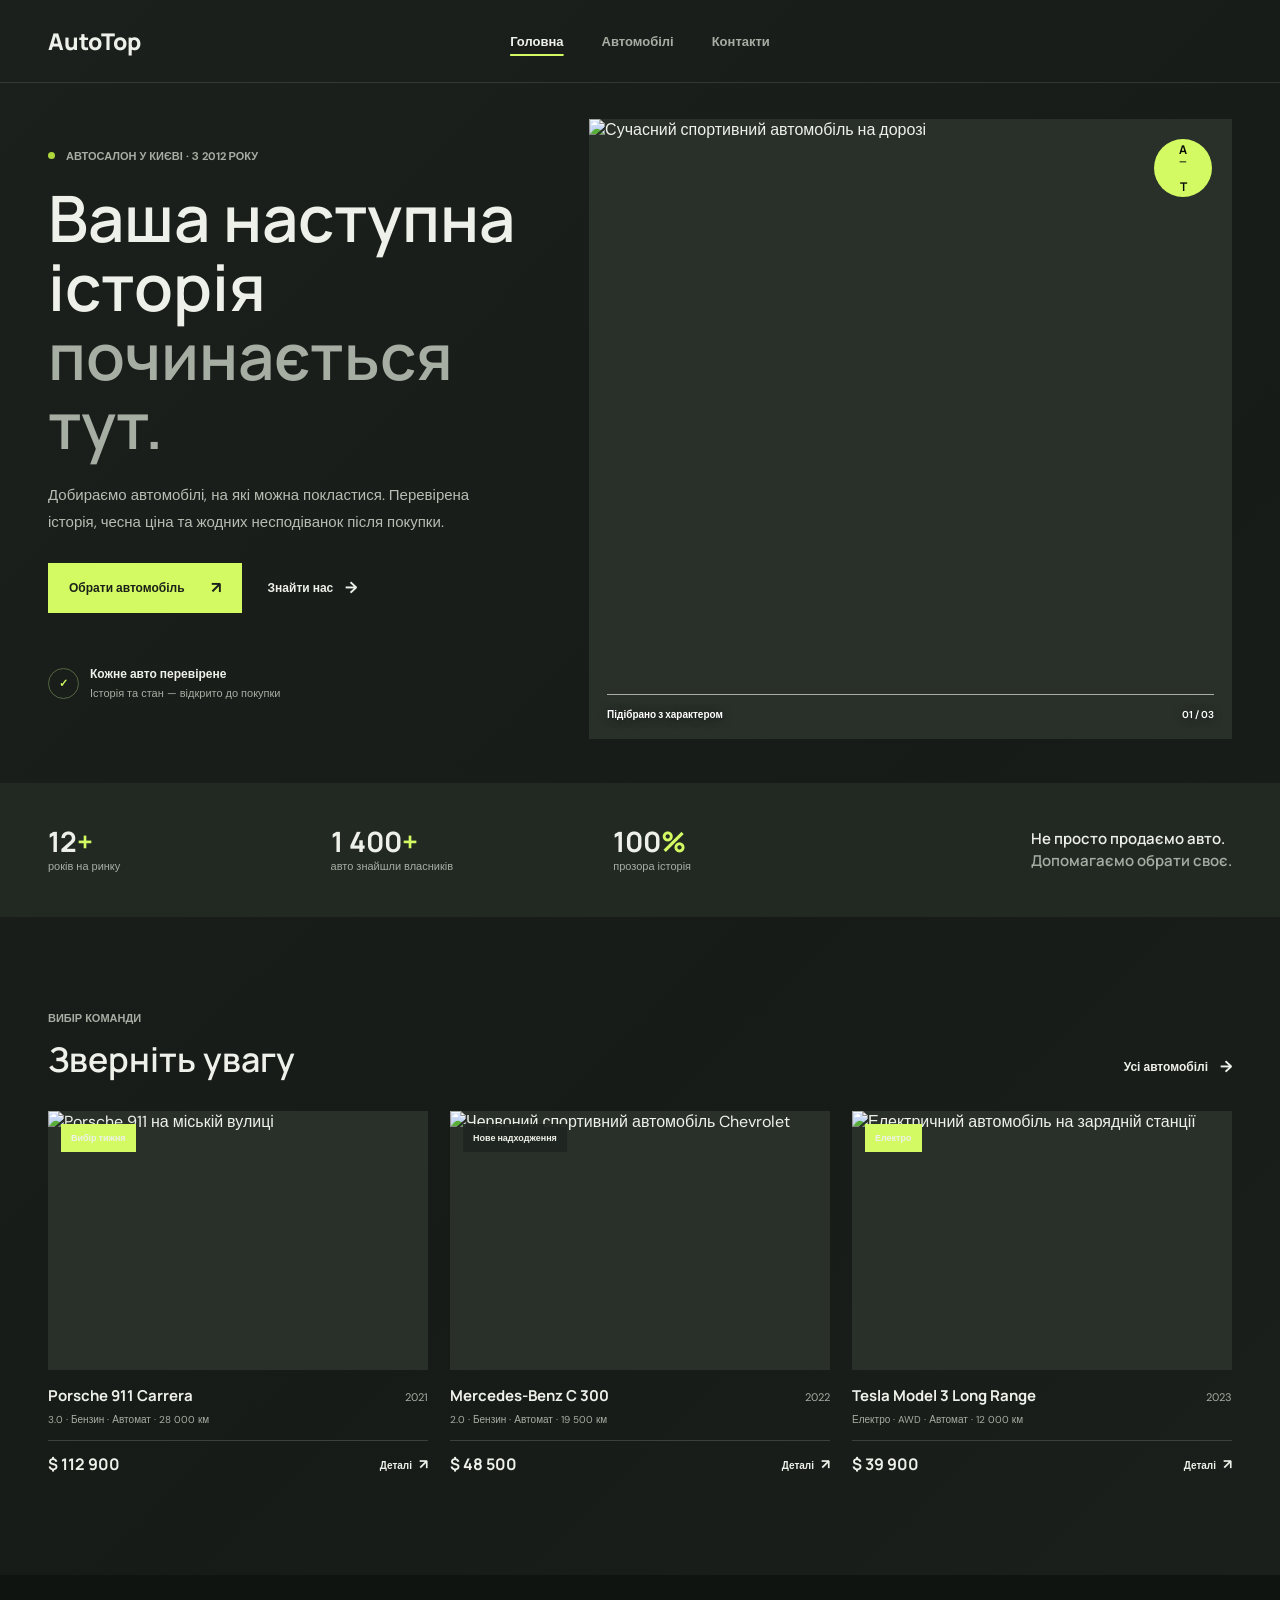
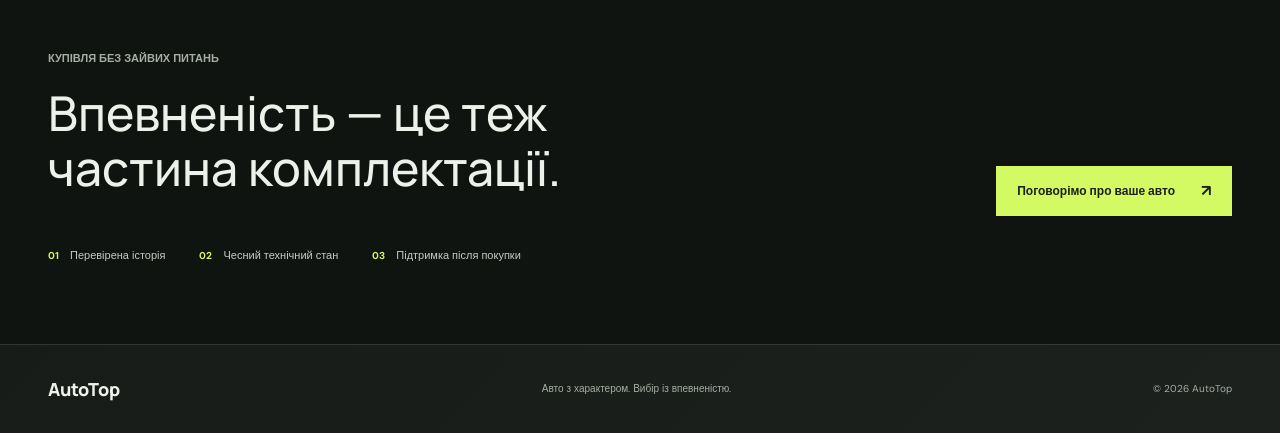
==== index.html @ 77dfb5ce "Total upgrade" ====
<!DOCTYPE html>
<html lang="uk">
<head>
	<meta charset="UTF-8">
	<meta name="viewport" content="width=device-width, initial-scale=1.0">
	<meta name="theme-color" content="#171b18">
	<meta name="description" content="AutoTop — автомобілі з перевіреною історією, прозорими умовами та турботою після покупки.">
	<title>AutoTop — авто з характером</title>
	<link rel="preconnect" href="https://fonts.googleapis.com">
	<link rel="preconnect" href="https://fonts.gstatic.com" crossorigin>
	<link href="https://fonts.googleapis.com/css2?family=DM+Sans:wght@400;500;600;700&family=Manrope:wght@400;500;600;700;800&display=swap" rel="stylesheet">
	<link rel="stylesheet" href="style.css">
</head>
<body>
	<header class="site-header">
		<div class="container header-inner">
			<a class="wordmark" href="index.html" aria-label="AutoTop — на головну">AutoTop</a>
			<input class="menu-checkbox" type="checkbox" id="menu-toggle">
			<label class="menu-toggle" for="menu-toggle"><span></span><span></span><span class="visually-hidden">Меню навігації</span></label>
			<nav class="primary-nav" id="primary-navigation" aria-label="Головна навігація">
				<a class="is-current" href="index.html" aria-current="page">Головна</a>
				<a href="cars.html">Автомобілі</a>
				<a href="contact.html">Контакти</a>
			</nav>
		</div>
	</header>

	<main>
		<section class="hero container">
			<div class="hero-copy">
				<p class="eyebrow"><span class="eyebrow-dot"></span> Автосалон у Києві · з 2012 року</p>
				<h1>Ваша наступна історія <span>починається тут.</span></h1>
				<p class="hero-description">Добираємо автомобілі, на які можна покластися. Перевірена історія, чесна ціна та жодних несподіванок після покупки.</p>
				<div class="hero-actions">
					<a class="button button-dark" href="cars.html">Обрати автомобіль <span aria-hidden="true">↗</span></a>
					<a class="text-link" href="contact.html">Знайти нас <span aria-hidden="true">→</span></a>
				</div>
				<div class="hero-note"><span class="note-mark">✓</span><span><strong>Кожне авто перевірене</strong><br>Історія та стан — відкрито до покупки</span></div>
			</div>
			<div class="hero-visual">
				<img src="https://images.unsplash.com/photo-1492144534655-ae79c964c9d7?auto=format&fit=crop&w=1500&q=85" alt="Сучасний спортивний автомобіль на дорозі" fetchpriority="high">
				<div class="image-caption"><span>Підібрано з характером</span><span>01 / 03</span></div>
				<span class="hero-stamp" aria-hidden="true">A<br><span>—</span><br>T</span>
			</div>
		</section>

		<section class="trust-strip" aria-label="Наші переваги">
			<div class="container trust-grid">
				<div><strong>12<span>+</span></strong><span>років на ринку</span></div>
				<div><strong>1 400<span>+</span></strong><span>авто знайшли власників</span></div>
				<div><strong>100<span>%</span></strong><span>прозора історія</span></div>
				<p>Не просто продаємо авто.<br><span>Допомагаємо обрати своє.</span></p>
			</div>
		</section>

		<section class="section container featured-section">
			<div class="section-heading">
				<div><p class="eyebrow">Вибір команди</p><h2>Зверніть увагу</h2></div>
				<a class="text-link" href="cars.html">Усі автомобілі <span aria-hidden="true">→</span></a>
			</div>
			<div class="car-grid featured-grid">
				<article class="car-card">
					<a class="car-image" href="cars.html" aria-label="Переглянути каталог автомобілів"><img src="https://images.unsplash.com/photo-1503376780353-7e6692767b70?auto=format&fit=crop&w=1000&q=80" alt="Porsche 911 на міській вулиці" loading="lazy"><span class="car-tag">Вибір тижня</span></a>
					<div class="car-info"><div class="car-title-line"><h3>Porsche 911 Carrera</h3><span>2021</span></div><p>3.0 · Бензин · Автомат · 28 000 км</p><div class="car-bottom"><strong>$ 112 900</strong><a href="cars.html" aria-label="Детальніше про Porsche 911 Carrera">Деталі <span aria-hidden="true">↗</span></a></div></div>
				</article>
				<article class="car-card">
					<a class="car-image" href="cars.html" aria-label="Переглянути каталог автомобілів"><img src="https://images.unsplash.com/photo-1552519507-da3b142c6e3d?auto=format&fit=crop&w=1000&q=80" alt="Червоний спортивний автомобіль Chevrolet" loading="lazy"><span class="car-tag car-tag-light">Нове надходження</span></a>
					<div class="car-info"><div class="car-title-line"><h3>Mercedes-Benz C 300</h3><span>2022</span></div><p>2.0 · Бензин · Автомат · 19 500 км</p><div class="car-bottom"><strong>$ 48 500</strong><a href="cars.html" aria-label="Детальніше про Mercedes-Benz C 300">Деталі <span aria-hidden="true">↗</span></a></div></div>
				</article>
				<article class="car-card">
					<a class="car-image" href="cars.html" aria-label="Переглянути каталог автомобілів"><img src="https://images.unsplash.com/photo-1617788138017-80ad40651399?auto=format&fit=crop&w=1000&q=80" alt="Електричний автомобіль на зарядній станції" loading="lazy"><span class="car-tag">Електро</span></a>
					<div class="car-info"><div class="car-title-line"><h3>Tesla Model 3 Long Range</h3><span>2023</span></div><p>Електро · AWD · Автомат · 12 000 км</p><div class="car-bottom"><strong>$ 39 900</strong><a href="cars.html" aria-label="Детальніше про Tesla Model 3">Деталі <span aria-hidden="true">↗</span></a></div></div>
				</article>
			</div>
		</section>

		<section class="promise-band">
			<div class="container promise-content"><p class="eyebrow">Купівля без зайвих питань</p><h2>Впевненість — це теж частина комплектації.</h2><div class="promise-points"><span><b>01</b> Перевірена історія</span><span><b>02</b> Чесний технічний стан</span><span><b>03</b> Підтримка після покупки</span></div><a class="button button-light" href="contact.html">Поговорімо про ваше авто <span aria-hidden="true">↗</span></a></div>
		</section>
	</main>

	<footer class="site-footer"><div class="container footer-inner"><a class="wordmark" href="index.html">AutoTop</a><p>Авто з характером. Вибір із впевненістю.</p><span>© 2026 AutoTop</span></div></footer>
</body>
</html>
---- style.css ----
:root {
	 color-scheme: dark;
		--paper: #171b18;
		--white: #242a25;
		--ink: #eef1e9;
		--muted: #a6aea3;
		--line: #394139;
	--accent: #d3fa63;
	--serif: "Manrope", sans-serif;
	--sans: "DM Sans", sans-serif;
}

* { box-sizing: border-box; }
html { scroll-behavior: smooth; }
body { margin: 0; background: linear-gradient(135deg, #1b201c 0%, var(--paper) 52%, #1c211d 100%); color: var(--ink); font-family: var(--sans); -webkit-font-smoothing: antialiased; }
img { display: block; width: 100%; }
a { color: inherit; text-decoration: none; }
button, input, select { font: inherit; }
.container { width: min(1240px, calc(100% - 96px)); margin-inline: auto; }

.site-header { position: relative; z-index: 5; border-bottom: 1px solid rgba(238, 241, 233, .12); }
.header-inner { min-height: 82px; display: flex; align-items: center; justify-content: space-between; gap: 32px; }
.wordmark { font: 800 23px/1 var(--serif); letter-spacing: 0; }
.primary-nav { position: absolute; left: 50%; display: flex; align-items: center; gap: 38px; transform: translateX(-50%); }
.primary-nav a { font-size: 13px; font-weight: 600; }
.primary-nav a { color: var(--muted); transition: color .2s ease; }
.primary-nav a:hover, .primary-nav a.is-current { color: var(--ink); }
.primary-nav a.is-current { text-decoration: underline; text-decoration-color: var(--accent); text-decoration-thickness: 2px; text-underline-offset: 8px; }
.menu-checkbox, .menu-toggle { display: none; }
.visually-hidden { position: absolute; width: 1px; height: 1px; overflow: hidden; clip: rect(0, 0, 0, 0); white-space: nowrap; }

.hero { display: grid; grid-template-columns: .88fr 1.12fr; min-height: 590px; padding-top: 36px; padding-bottom: 44px; gap: 36px; align-items: stretch; }
.hero-copy { display: flex; flex-direction: column; align-items: flex-start; justify-content: center; padding: 30px 0 36px; }
.eyebrow { margin: 0 0 20px; color: var(--muted); font-size: 11px; font-weight: 700; letter-spacing: 0; text-transform: uppercase; }
.eyebrow-dot { display: inline-block; width: 7px; height: 7px; margin-right: 8px; border-radius: 50%; background: #afd83d; vertical-align: 1px; }
h1, h2, h3, p { margin-top: 0; }
h1, h2, h3 { font-family: var(--serif); }
.hero h1 { max-width: 540px; margin: 0; font-size: clamp(42px, 5vw, 67px); line-height: 1.08; font-weight: 600; letter-spacing: 0; }
.hero h1 span, .page-intro h1 span { color: #a6aea3; }
.hero-description { max-width: 430px; margin: 23px 0 28px; color: #b6beb3; font-size: 15px; line-height: 1.75; }
.hero-actions { display: flex; align-items: center; gap: 26px; }
.button { min-height: 50px; display: inline-flex; justify-content: center; align-items: center; gap: 26px; padding: 0 21px; border: 0; font-size: 12px; font-weight: 700; transition: transform .2s ease, background .2s ease; }
.button:hover { transform: translateY(-2px); }
.button-dark { background: var(--accent); color: #1b2018; }
.button-dark:hover { background: #c4eb56; }
.button-light { background: var(--accent); color: #1b2018; }
.text-link { display: inline-flex; align-items: center; gap: 12px; font-size: 12px; font-weight: 700; }
.text-link span, .button span, .map-link span { font-size: 16px; }
.hero-note { display: flex; align-items: center; gap: 11px; margin-top: 51px; color: var(--muted); font-size: 11px; line-height: 1.7; }
.hero-note strong { color: var(--ink); font-size: 12px; }
.note-mark { width: 31px; height: 31px; display: grid; place-items: center; border: 1px solid #536640; border-radius: 50%; color: var(--accent); font-weight: 700; }
.hero-visual { position: relative; min-height: 500px; overflow: hidden; background: #29302a; }
.hero-visual > img { height: 100%; position: absolute; inset: 0; object-fit: cover; }
.image-caption { position: absolute; right: 18px; bottom: 18px; left: 18px; display: flex; justify-content: space-between; padding-top: 13px; border-top: 1px solid rgba(255,255,255,.6); color: white; font-size: 10px; font-weight: 600; text-shadow: 0 1px 8px #0008; }
.hero-stamp { position: absolute; top: 20px; right: 20px; width: 58px; height: 58px; display: grid; place-content: center; border-radius: 50%; background: var(--accent); color: #080a08; text-align: center; font: 700 12px/1.1 var(--serif); }
.hero-stamp span { font-size: 10px; }

.trust-strip { background: #222923; }
.trust-grid { min-height: 134px; display: grid; grid-template-columns: repeat(3, 1fr) 1.3fr; align-items: center; gap: 24px; }
.trust-grid > div { display: flex; flex-direction: column; gap: 4px; }
.trust-grid strong { font: 700 28px/1 var(--serif); }
.trust-grid strong span { color: var(--accent); }
.trust-grid > div > span { color: var(--muted); font-size: 11px; }
.trust-grid > p { margin: 0; justify-self: end; font: 600 15px/1.5 var(--serif); }
.trust-grid > p span { color: var(--muted); }

.section { padding-top: 94px; padding-bottom: 100px; }
.section-heading { display: flex; align-items: end; justify-content: space-between; margin-bottom: 29px; }
.section-heading .eyebrow { margin-bottom: 11px; }
.section-heading h2 { margin: 0; font-size: 34px; font-weight: 600; letter-spacing: 0; }
.section-heading > .text-link { margin-bottom: 5px; }
.car-grid { display: grid; grid-template-columns: repeat(3, minmax(0, 1fr)); gap: 28px 22px; }
.car-card { min-width: 0; }
.car-image { position: relative; display: block; aspect-ratio: 1.47 / 1; overflow: hidden; background: #29302a; }
.car-image img { height: 100%; object-fit: cover; transition: transform .5s ease; }
.car-image:hover img { transform: scale(1.035); }
.car-tag { position: absolute; top: 13px; left: 13px; padding: 8px 10px; background: var(--accent); color: var(--ink); font-size: 9px; font-weight: 700; }
.car-tag-light { background: rgba(31, 37, 32, .94); color: var(--ink); }
.car-info { padding-top: 15px; }
.car-title-line { display: flex; align-items: baseline; justify-content: space-between; gap: 8px; }
.car-title-line h2, .car-title-line h3 { overflow: hidden; margin: 0; font: 700 15px/1.4 var(--serif); text-overflow: ellipsis; white-space: nowrap; }
.car-title-line > span { flex: 0 0 auto; color: var(--muted); font-size: 11px; }
.car-info > p { margin: 7px 0 14px; color: #a6aea3; font-size: 10px; }
.car-bottom { display: flex; align-items: center; justify-content: space-between; padding-top: 12px; border-top: 1px solid var(--line); }
.car-bottom strong { font: 700 16px var(--serif); }
.car-bottom a { font-size: 10px; font-weight: 700; }
.car-bottom a span { padding-left: 5px; font-size: 14px; }

.promise-band { padding: 76px 0 82px; background: #101411; color: var(--ink); }
.promise-content { display: grid; grid-template-columns: 1fr auto; align-items: end; gap: 20px 40px; }
.promise-content .eyebrow { grid-column: 1 / -1; margin: 0; color: var(--muted); }
.promise-content h2 { max-width: 630px; margin: 0; font-size: clamp(30px, 4vw, 48px); line-height: 1.16; font-weight: 500; }
.promise-points { display: flex; grid-column: 1 / -1; flex-wrap: wrap; gap: 12px 34px; padding-top: 12px; color: #c4ccc1; font-size: 11px; }
.promise-points b { margin-right: 8px; color: var(--accent); font-size: 10px; }
.promise-content .button { grid-column: 2; grid-row: 2 / span 2; }

.page-intro { padding-top: 76px; }
.page-intro > .eyebrow { margin-bottom: 19px; }
.page-intro-row { display: flex; justify-content: space-between; align-items: end; gap: 32px; }
.page-intro h1 { margin: 0; font-size: clamp(42px, 5.6vw, 70px); line-height: 1.08; font-weight: 600; letter-spacing: 0; }
.page-intro-row > p { max-width: 360px; margin: 0 0 7px; color: var(--muted); font-size: 14px; line-height: 1.75; }
.catalog-meta { display: flex; justify-content: space-between; padding: 39px 0 15px; border-bottom: 1px solid var(--line); color: var(--muted); font-size: 11px; }
.catalog-meta strong { color: var(--ink); }
.catalog-meta b { margin-left: 5px; color: var(--accent); }
.catalog-section { padding-top: 20px; padding-bottom: 78px; }
.catalog-toolbar { display: flex; justify-content: space-between; align-items: center; gap: 20px; margin-bottom: 25px; }
.filter-group { display: flex; flex-wrap: wrap; gap: 7px; }
.filter-button { min-height: 36px; display: inline-flex; align-items: center; padding: 0 15px; border: 1px solid var(--line); background: #202621; color: var(--muted); cursor: pointer; font-size: 10px; font-weight: 600; transition: .2s ease; }
.filter-button:hover, #filter-all:checked ~ .catalog-toolbar label[for="filter-all"], #filter-sedan:checked ~ .catalog-toolbar label[for="filter-sedan"], #filter-suv:checked ~ .catalog-toolbar label[for="filter-suv"], #filter-electric:checked ~ .catalog-toolbar label[for="filter-electric"] { border-color: var(--accent); background: var(--accent); color: #1b2018; }
.filter-input { position: absolute; width: 1px; height: 1px; overflow: hidden; clip: rect(0, 0, 0, 0); white-space: nowrap; }
#filter-all:focus-visible ~ .catalog-toolbar label[for="filter-all"],
#filter-sedan:focus-visible ~ .catalog-toolbar label[for="filter-sedan"],
#filter-suv:focus-visible ~ .catalog-toolbar label[for="filter-suv"],
#filter-electric:focus-visible ~ .catalog-toolbar label[for="filter-electric"] { outline: 2px solid #91b62d; outline-offset: 3px; }
.button:focus-visible, a:focus-visible, .menu-toggle:focus-visible, input:focus-visible, select:focus-visible { outline: 2px solid #91b62d; outline-offset: 3px; }
.catalog-note { color: var(--muted); font-size: 10px; }
#filter-sedan:checked ~ .catalog-grid [data-category]:not([data-category="sedan"]),
#filter-suv:checked ~ .catalog-grid [data-category]:not([data-category="suv"]),
#filter-electric:checked ~ .catalog-grid [data-category]:not([data-category="electric"]) { display: none; }
.catalog-grid .car-image { aspect-ratio: 1.55 / 1; }
.catalog-grid .car-title-line h2 { font-size: 14px; }
.catalog-cta { border-top: 1px solid var(--line); }
.catalog-cta-inner { min-height: 116px; display: flex; align-items: center; justify-content: space-between; }
.catalog-cta-inner p { margin: 0; font: 600 19px var(--serif); }

.contact-intro { padding-bottom: 55px; }
.contact-layout { display: grid; grid-template-columns: .9fr 1.1fr; gap: 11%; padding-top: 13px; padding-bottom: 100px; }
.contact-details { display: flex; flex-direction: column; gap: 31px; padding-top: 11px; }
.contact-block { display: flex; flex-direction: column; align-items: flex-start; gap: 7px; }
.contact-label { margin-bottom: 5px; color: var(--muted); font-size: 10px; font-weight: 700; text-transform: uppercase; }
.contact-block > a:not(.contact-main):not(.map-link), .contact-block > p:not(.contact-main) { margin: 0; color: #b2baaf; font-size: 12px; }
.contact-block .contact-main { margin: 0; font: 600 18px/1.45 var(--serif); }
.contact-block a.contact-main { transition: color .2s ease; }
.contact-block a.contact-main:hover { color: var(--accent); }
.map-link { display: inline-flex; gap: 9px; align-items: center; margin-top: 6px; font-size: 11px; font-weight: 700; }
.hours-row { width: min(100%, 315px); display: flex; justify-content: space-between; gap: 20px; padding: 8px 0; border-bottom: 1px solid var(--line); color: var(--muted); font-size: 11px; }
.hours-row strong { color: var(--ink); font-size: 11px; }
.contact-form { padding: 32px; background: #222923; }
.contact-form .eyebrow { margin-bottom: 10px; }
.contact-form h2 { max-width: 370px; margin: 0 0 23px; font-size: 25px; line-height: 1.3; font-weight: 600; }
.contact-form > p:not(.eyebrow) { max-width: 400px; margin-bottom: 22px; color: #b2baaf; font-size: 12px; line-height: 1.7; }
.form-submit { width: 100%; margin: 0 0 18px; }
.contact-form small { display: block; margin-top: 2px; color: var(--muted); font-size: 9px; line-height: 1.5; }
.visit-band { padding: 55px 0; background: #101411; color: var(--ink); }
.visit-content { display: flex; justify-content: space-between; align-items: center; gap: 30px; }
.visit-content .eyebrow { margin-bottom: 12px; color: var(--muted); }
.visit-content h2 { max-width: 560px; margin: 0; font-size: 30px; font-weight: 500; }

.site-footer { border-top: 1px solid rgba(238,241,233,.12); }
.footer-inner { min-height: 88px; display: flex; align-items: center; justify-content: space-between; gap: 18px; }
.footer-inner .wordmark { font-size: 18px; }
.footer-inner p, .footer-inner > span { margin: 0; color: var(--muted); font-size: 10px; }

@media (max-width: 900px) {
	.container { width: min(100% - 56px, 760px); }
	.header-inner { min-height: 72px; }
	.hero { min-height: 500px; grid-template-columns: .95fr 1.05fr; gap: 23px; }
	.hero-visual { min-height: 430px; }
	.hero h1 { font-size: clamp(38px, 6vw, 54px); }
	.hero-description { font-size: 13px; }
	.hero-note { margin-top: 34px; }
	.car-grid { gap: 25px 16px; }
	.car-title-line h3 { font-size: 13px; }
	.car-info > p { font-size: 9px; }
	.contact-layout { gap: 7%; }
}

@media (max-width: 680px) {
	.container { width: calc(100% - 40px); }
	.header-inner { min-height: 66px; gap: 14px; }
	.wordmark { font-size: 21px; }
	.menu-checkbox { position: absolute; width: 1px; height: 1px; display: block; overflow: hidden; clip: rect(0, 0, 0, 0); white-space: nowrap; }
	.menu-toggle { width: 38px; height: 38px; display: flex; flex-direction: column; justify-content: center; align-items: center; gap: 5px; border: 1px solid var(--line); background: transparent; cursor: pointer; }
	.menu-toggle span { width: 15px; height: 1px; background: var(--ink); transition: transform .2s ease; }
	.menu-toggle .visually-hidden { width: 1px; height: 1px; }
	.menu-checkbox:checked + .menu-toggle span:first-child { transform: translateY(3px) rotate(45deg); }
	.menu-checkbox:checked + .menu-toggle span:nth-child(2) { transform: translateY(-3px) rotate(-45deg); }
	.menu-checkbox:focus-visible + .menu-toggle { outline: 2px solid #91b62d; outline-offset: 3px; }
	.primary-nav { position: absolute; top: 65px; right: 0; left: 0; display: none; flex-direction: column; align-items: stretch; gap: 0; padding: 8px 20px 17px; border-bottom: 1px solid var(--line); background: var(--paper); transform: none; }
	.menu-checkbox:checked ~ .primary-nav { display: flex; }
	.primary-nav a { padding: 13px 0; border-bottom: 1px solid var(--line); font-size: 13px; }
	.primary-nav a:last-child { border-bottom: 0; }
	.primary-nav a.is-current { text-decoration: none; }
	.hero { grid-template-columns: 1fr; gap: 25px; padding-top: 31px; padding-bottom: 28px; }
	.hero-copy { padding: 12px 0 0; }
	.eyebrow { margin-bottom: 15px; font-size: 10px; }
	.hero h1 { max-width: 500px; font-size: clamp(42px, 11vw, 60px); }
	.hero-description { max-width: 480px; margin: 17px 0 22px; font-size: 13px; }
	.hero-actions { gap: 19px; }
	.button { min-height: 47px; gap: 18px; padding-inline: 16px; font-size: 11px; }
	.hero-note { margin-top: 25px; }
	.hero-visual { min-height: 0; aspect-ratio: 1.12 / 1; }
	.hero-stamp { width: 48px; height: 48px; }
	.trust-grid { grid-template-columns: repeat(3, 1fr); gap: 19px 12px; padding-top: 24px; padding-bottom: 24px; }
	.trust-grid strong { font-size: 23px; }
	.trust-grid > div > span { font-size: 9px; line-height: 1.4; }
	.trust-grid > p { grid-column: 1 / -1; justify-self: start; font-size: 13px; }
	.section { padding-top: 63px; padding-bottom: 68px; }
	.section-heading { align-items: end; gap: 12px; margin-bottom: 20px; }
	.section-heading h2 { font-size: 27px; }
	.section-heading > .text-link { gap: 6px; font-size: 10px; white-space: nowrap; }
	.featured-grid { grid-template-columns: 1fr; gap: 28px; }
	.featured-grid .car-image { aspect-ratio: 1.55 / 1; }
	.car-title-line h3, .car-title-line h2 { font-size: 14px; }
	.car-info > p { font-size: 10px; }
	.promise-band { padding: 54px 0 58px; }
	.promise-content { grid-template-columns: 1fr; gap: 19px; }
	.promise-content .eyebrow { grid-column: auto; }
	.promise-content h2 { font-size: 34px; }
	.promise-points { grid-column: auto; flex-direction: column; gap: 11px; padding: 0 0 4px; }
	.promise-content .button { grid-column: auto; grid-row: auto; justify-self: start; }
	.page-intro { padding-top: 52px; }
	.page-intro-row { align-items: flex-start; flex-direction: column; gap: 16px; }
	.page-intro h1 { font-size: clamp(43px, 11vw, 62px); }
	.page-intro-row > p { max-width: 450px; font-size: 13px; }
	.catalog-meta { padding-top: 26px; font-size: 10px; }
	.catalog-section { padding-top: 15px; padding-bottom: 47px; }
	.catalog-toolbar { align-items: flex-start; flex-direction: column; gap: 12px; margin-bottom: 18px; }
	.filter-group { gap: 6px; }
	.filter-button { min-height: 34px; padding: 0 11px; font-size: 9px; }
	.catalog-grid { grid-template-columns: repeat(2, minmax(0, 1fr)); gap: 24px 12px; }
	.catalog-grid .car-image { aspect-ratio: 1.18 / 1; }
	.catalog-grid .car-title-line { align-items: flex-start; flex-direction: column; gap: 2px; }
	.catalog-grid .car-title-line h2 { max-width: 100%; font-size: 12px; }
	.catalog-grid .car-title-line > span { font-size: 9px; }
	.catalog-grid .car-info > p { min-height: 27px; margin: 5px 0 10px; font-size: 9px; line-height: 1.45; }
	.catalog-grid .car-bottom { align-items: flex-start; flex-direction: column; gap: 8px; }
	.catalog-grid .car-bottom strong { font-size: 14px; }
	.catalog-grid .car-tag { top: 8px; left: 8px; padding: 6px 7px; font-size: 8px; }
	.catalog-note { font-size: 9px; }
	.catalog-cta-inner { min-height: 100px; }
	.catalog-cta-inner p { font-size: 15px; }
	.contact-intro { padding-bottom: 37px; }
	.contact-layout { grid-template-columns: 1fr; gap: 38px; padding-bottom: 60px; }
	.contact-details { display: grid; grid-template-columns: 1fr 1fr; gap: 27px 15px; }
	.contact-block .contact-main { font-size: 15px; }
	.contact-block > a:not(.contact-main):not(.map-link), .contact-block > p:not(.contact-main) { font-size: 10px; line-height: 1.5; }
	.hours-row { gap: 10px; font-size: 9px; }
	.hours-row strong { font-size: 9px; text-align: right; }
	.contact-form { padding: 24px 20px; }
	.contact-form h2 { font-size: 23px; }
	.visit-band { padding: 40px 0; }
	.visit-content { align-items: flex-start; flex-direction: column; gap: 22px; }
	.visit-content h2 { font-size: 26px; }
	.footer-inner { min-height: 94px; flex-wrap: wrap; justify-content: space-between; gap: 7px 16px; padding-top: 17px; padding-bottom: 17px; }
	.footer-inner .wordmark { order: 0; }
	.footer-inner > span { order: 1; }
	.footer-inner p { flex-basis: 100%; order: 2; }
}

@media (prefers-reduced-motion: reduce) {
	*, *::before, *::after { scroll-behavior: auto !important; transition-duration: .01ms !important; }
}
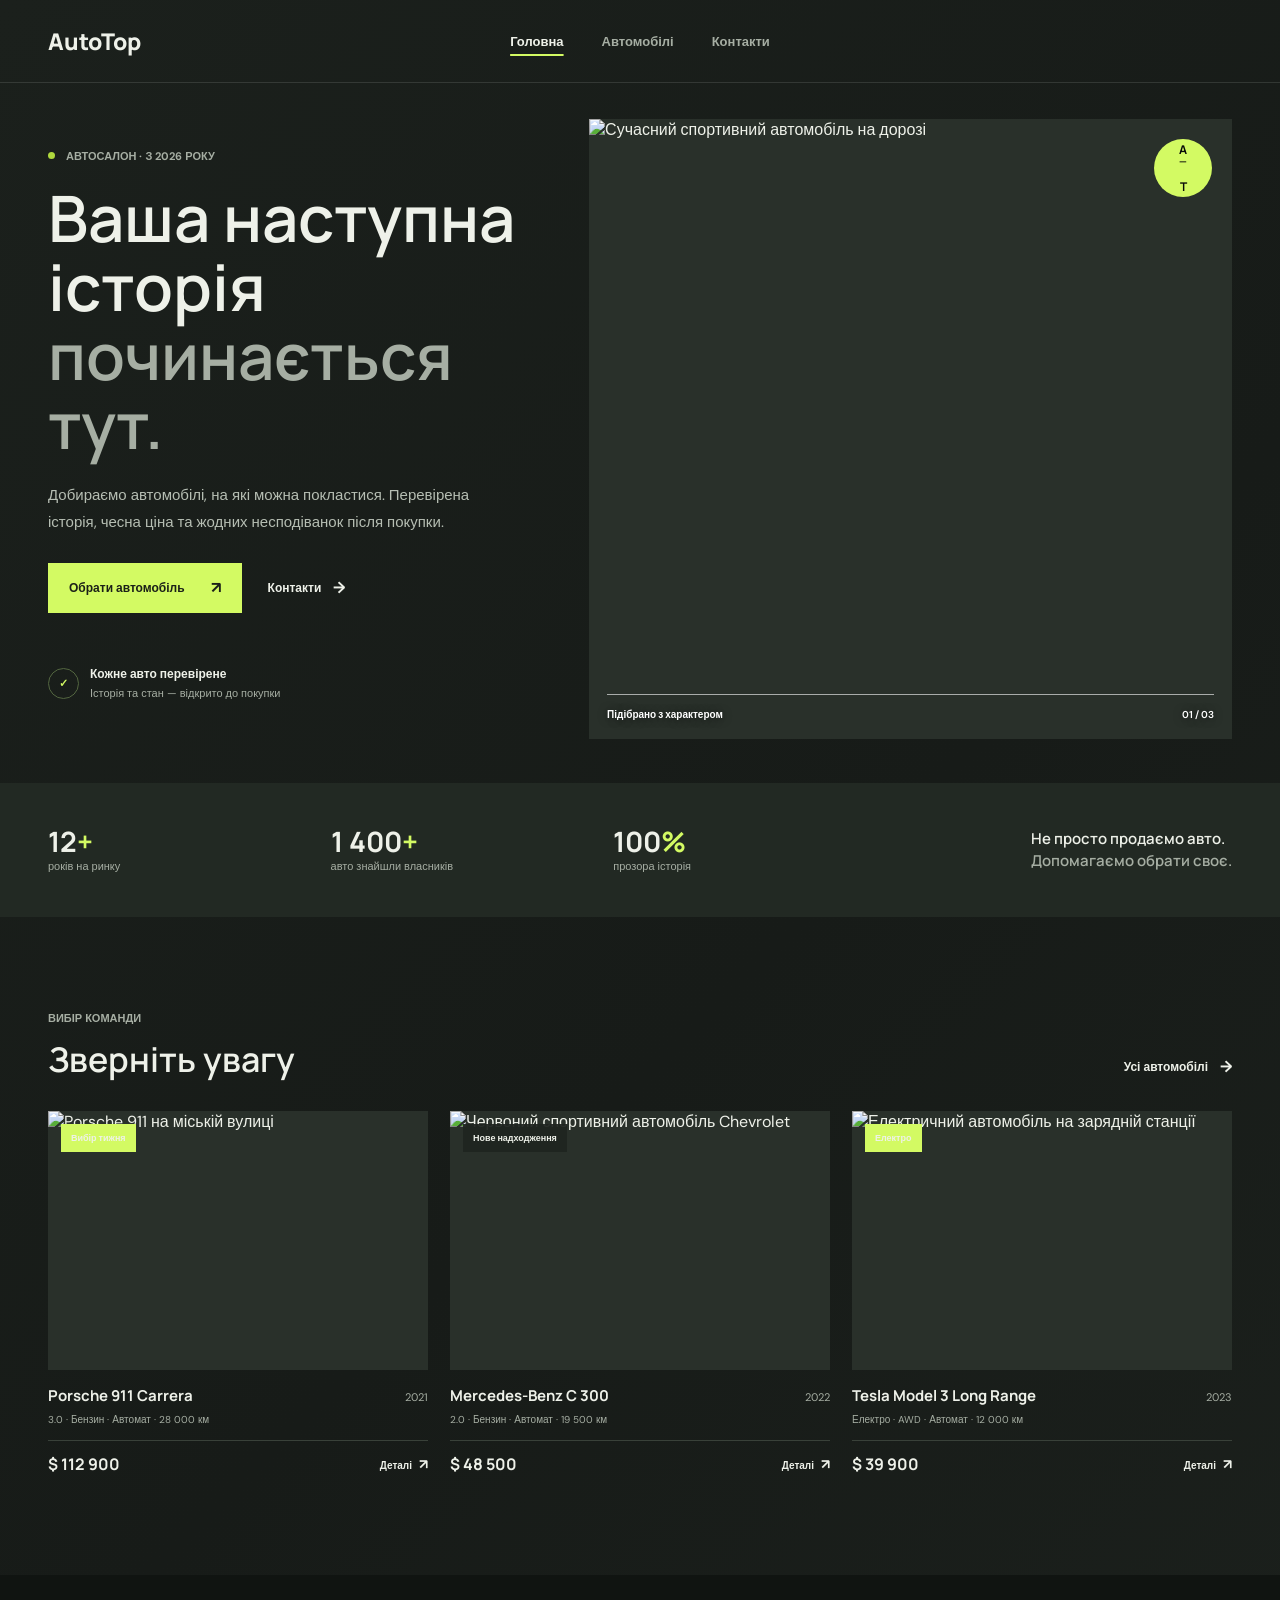
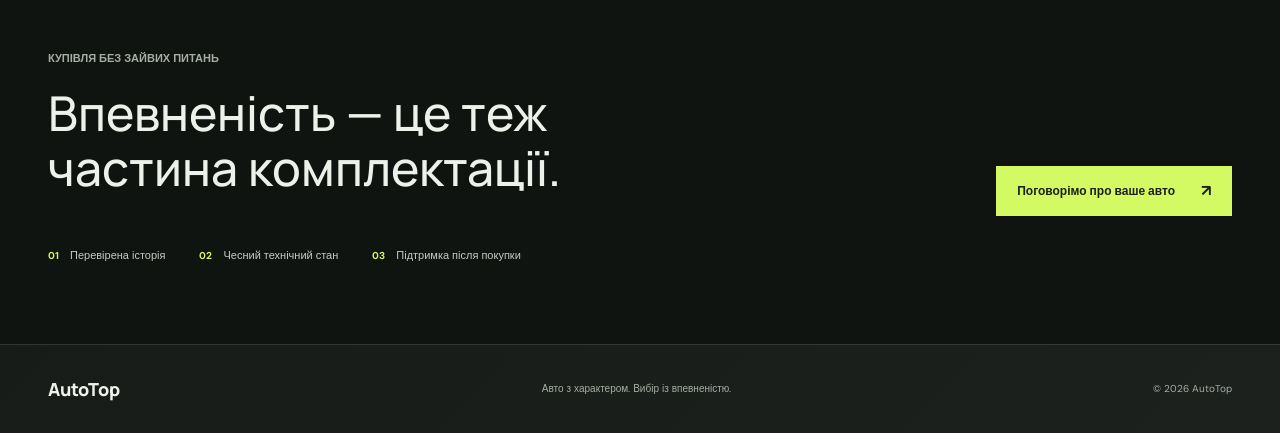
==== commit 7784e6bc: "Rmoved the address" ====
--- a/index.html
+++ b/index.html
@@ -28,12 +28,12 @@
 	<main>
 		<section class="hero container">
 			<div class="hero-copy">
-				<p class="eyebrow"><span class="eyebrow-dot"></span> Автосалон у Києві · з 2012 року</p>
+				<p class="eyebrow"><span class="eyebrow-dot"></span> Автосалон · з 2026 року</p>
 				<h1>Ваша наступна історія <span>починається тут.</span></h1>
 				<p class="hero-description">Добираємо автомобілі, на які можна покластися. Перевірена історія, чесна ціна та жодних несподіванок після покупки.</p>
 				<div class="hero-actions">
 					<a class="button button-dark" href="cars.html">Обрати автомобіль <span aria-hidden="true">↗</span></a>
-					<a class="text-link" href="contact.html">Знайти нас <span aria-hidden="true">→</span></a>
+					<a class="text-link" href="contact.html">Контакти <span aria-hidden="true">→</span></a>
 				</div>
 				<div class="hero-note"><span class="note-mark">✓</span><span><strong>Кожне авто перевірене</strong><br>Історія та стан — відкрито до покупки</span></div>
 			</div>
--- a/style.css
+++ b/style.css
@@ -45,7 +45,7 @@
 .button-dark:hover { background: #c4eb56; }
 .button-light { background: var(--accent); color: #1b2018; }
 .text-link { display: inline-flex; align-items: center; gap: 12px; font-size: 12px; font-weight: 700; }
-.text-link span, .button span, .map-link span { font-size: 16px; }
+.text-link span, .button span { font-size: 16px; }
 .hero-note { display: flex; align-items: center; gap: 11px; margin-top: 51px; color: var(--muted); font-size: 11px; line-height: 1.7; }
 .hero-note strong { color: var(--ink); font-size: 12px; }
 .note-mark { width: 31px; height: 31px; display: grid; place-items: center; border: 1px solid #536640; border-radius: 50%; color: var(--accent); font-weight: 700; }
@@ -128,11 +128,10 @@
 .contact-details { display: flex; flex-direction: column; gap: 31px; padding-top: 11px; }
 .contact-block { display: flex; flex-direction: column; align-items: flex-start; gap: 7px; }
 .contact-label { margin-bottom: 5px; color: var(--muted); font-size: 10px; font-weight: 700; text-transform: uppercase; }
-.contact-block > a:not(.contact-main):not(.map-link), .contact-block > p:not(.contact-main) { margin: 0; color: #b2baaf; font-size: 12px; }
+.contact-block > a:not(.contact-main), .contact-block > p:not(.contact-main) { margin: 0; color: #b2baaf; font-size: 12px; }
 .contact-block .contact-main { margin: 0; font: 600 18px/1.45 var(--serif); }
 .contact-block a.contact-main { transition: color .2s ease; }
 .contact-block a.contact-main:hover { color: var(--accent); }
-.map-link { display: inline-flex; gap: 9px; align-items: center; margin-top: 6px; font-size: 11px; font-weight: 700; }
 .hours-row { width: min(100%, 315px); display: flex; justify-content: space-between; gap: 20px; padding: 8px 0; border-bottom: 1px solid var(--line); color: var(--muted); font-size: 11px; }
 .hours-row strong { color: var(--ink); font-size: 11px; }
 .contact-form { padding: 32px; background: #222923; }
@@ -234,7 +233,7 @@
 	.contact-layout { grid-template-columns: 1fr; gap: 38px; padding-bottom: 60px; }
 	.contact-details { display: grid; grid-template-columns: 1fr 1fr; gap: 27px 15px; }
 	.contact-block .contact-main { font-size: 15px; }
-	.contact-block > a:not(.contact-main):not(.map-link), .contact-block > p:not(.contact-main) { font-size: 10px; line-height: 1.5; }
+	.contact-block > a:not(.contact-main), .contact-block > p:not(.contact-main) { font-size: 10px; line-height: 1.5; }
 	.hours-row { gap: 10px; font-size: 9px; }
 	.hours-row strong { font-size: 9px; text-align: right; }
 	.contact-form { padding: 24px 20px; }
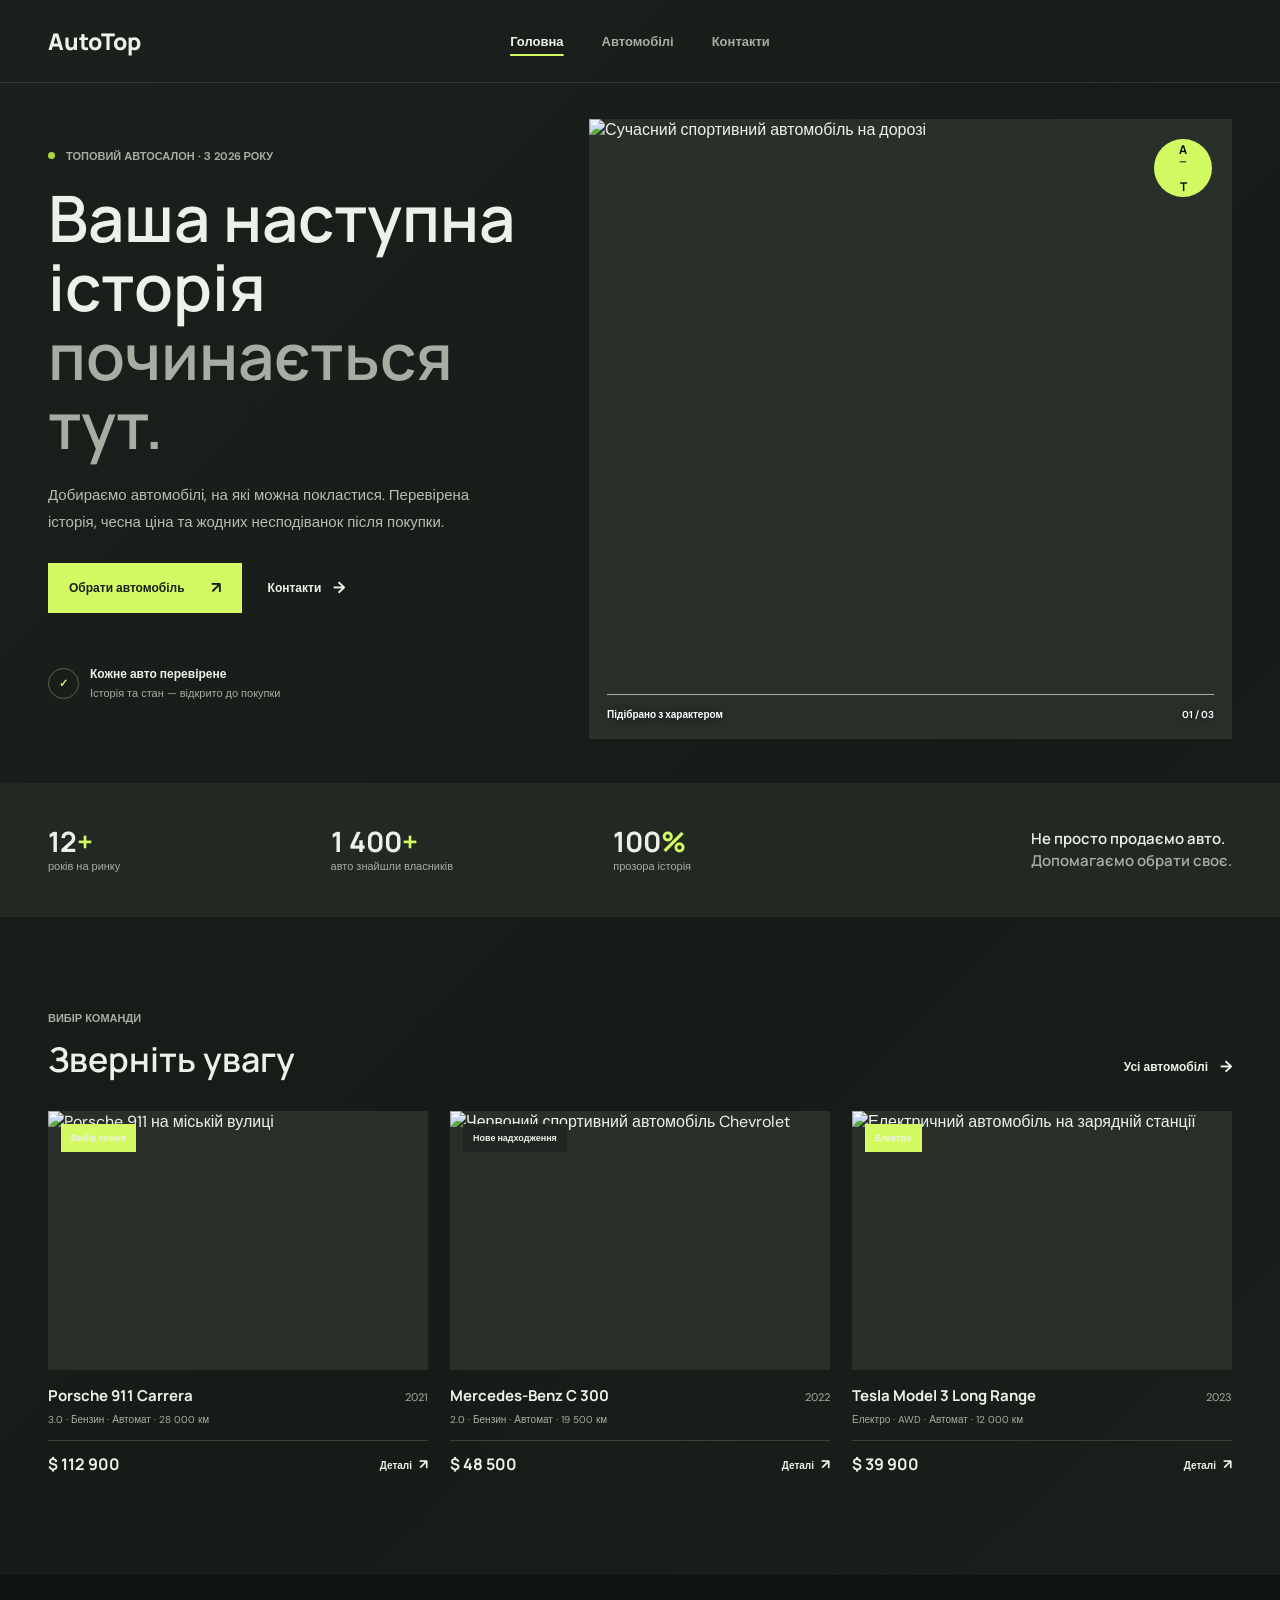
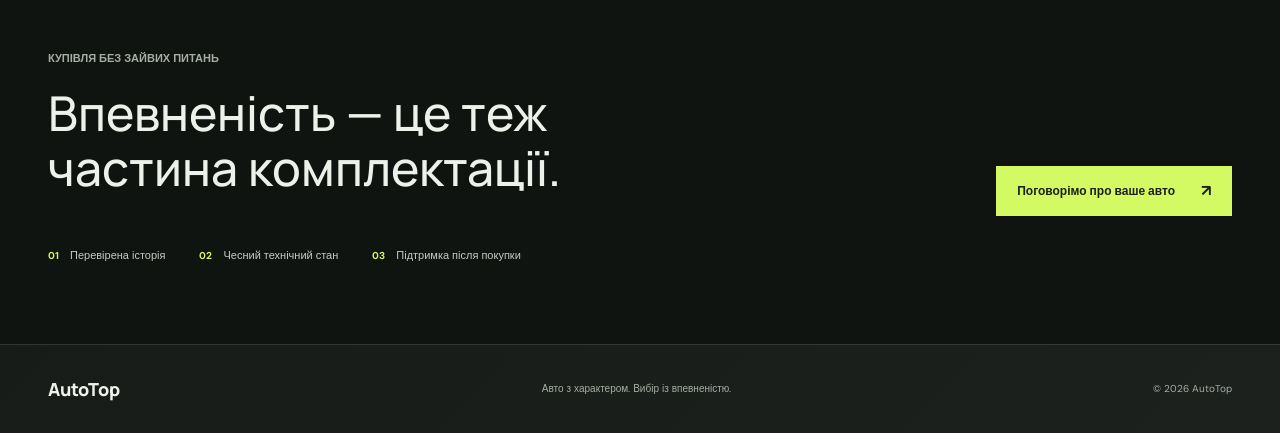
==== commit ffa1a88f: "Update something details about location and year car dealership" ====
--- a/index.html
+++ b/index.html
@@ -28,7 +28,7 @@
 	<main>
 		<section class="hero container">
 			<div class="hero-copy">
-				<p class="eyebrow"><span class="eyebrow-dot"></span> Автосалон · з 2026 року</p>
+				<p class="eyebrow"><span class="eyebrow-dot"></span> Топовий Автосалон · з 2026 року</p>
 				<h1>Ваша наступна історія <span>починається тут.</span></h1>
 				<p class="hero-description">Добираємо автомобілі, на які можна покластися. Перевірена історія, чесна ціна та жодних несподіванок після покупки.</p>
 				<div class="hero-actions">
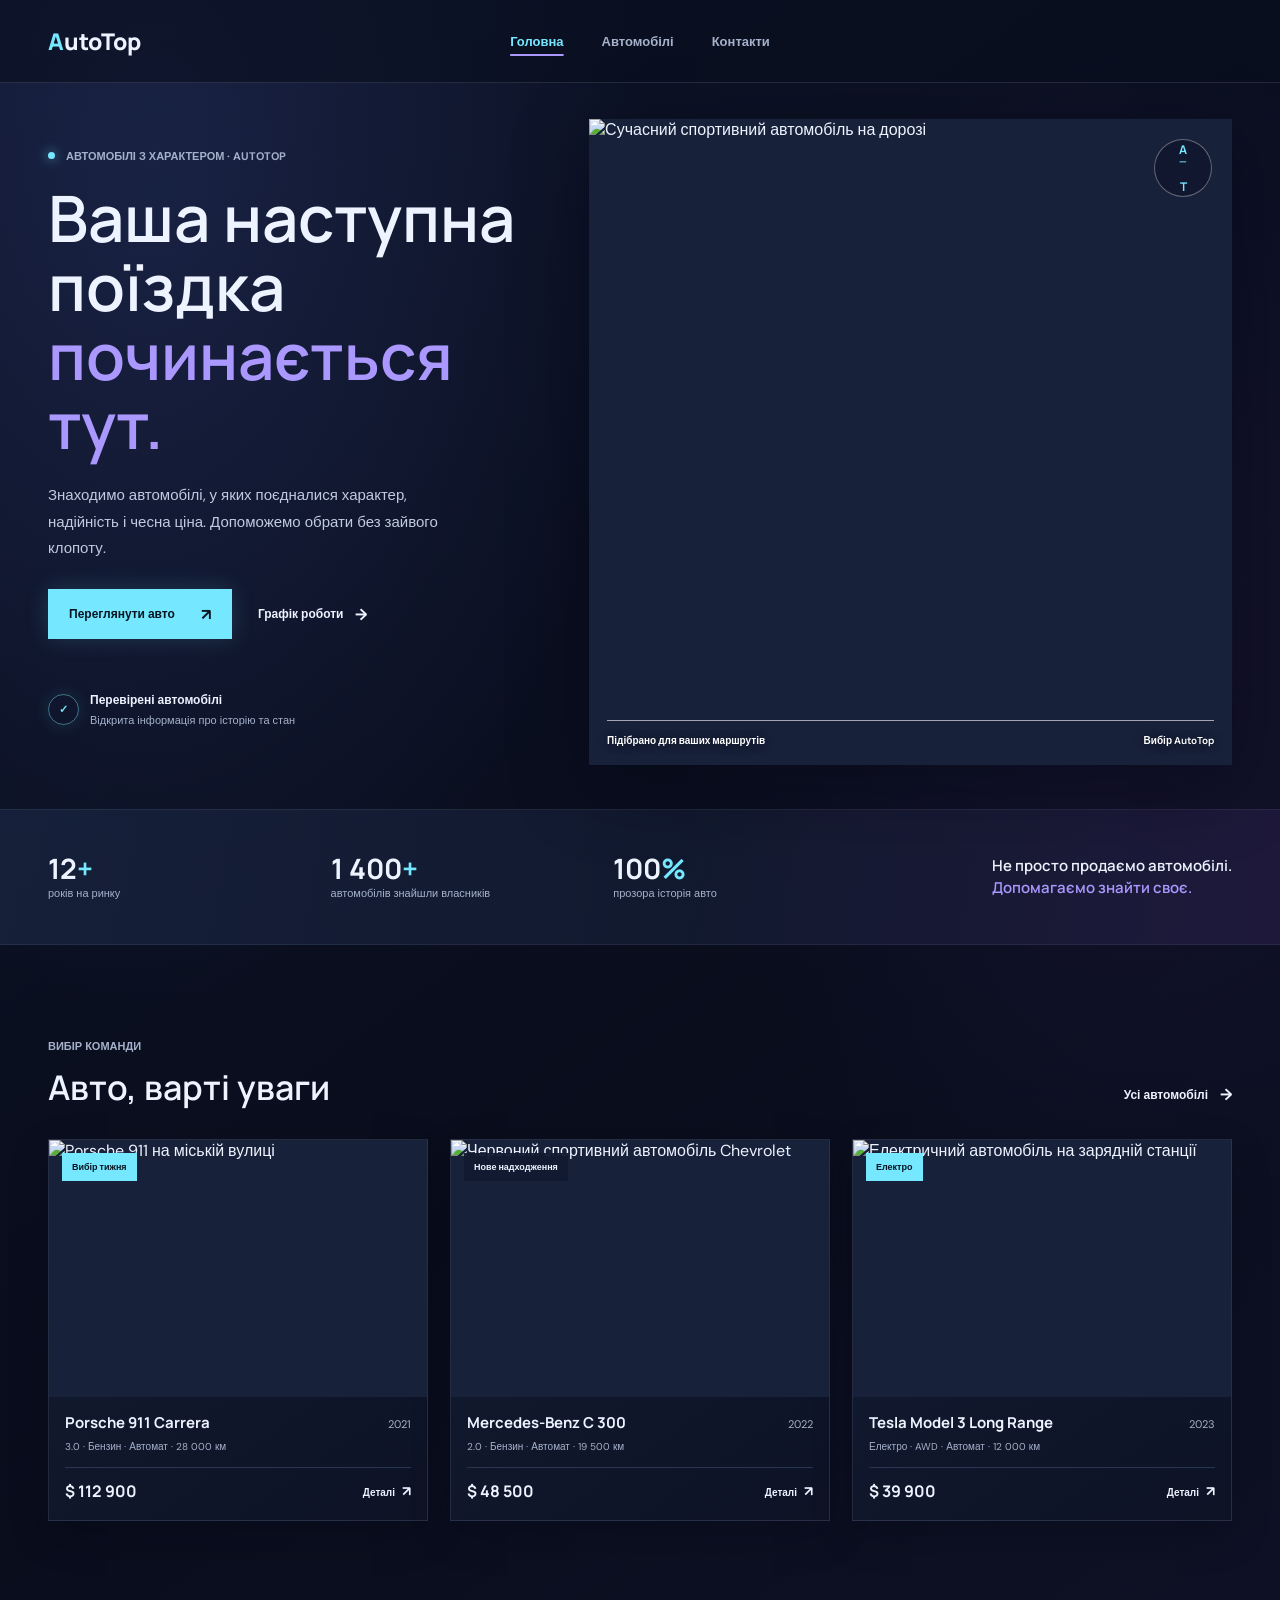
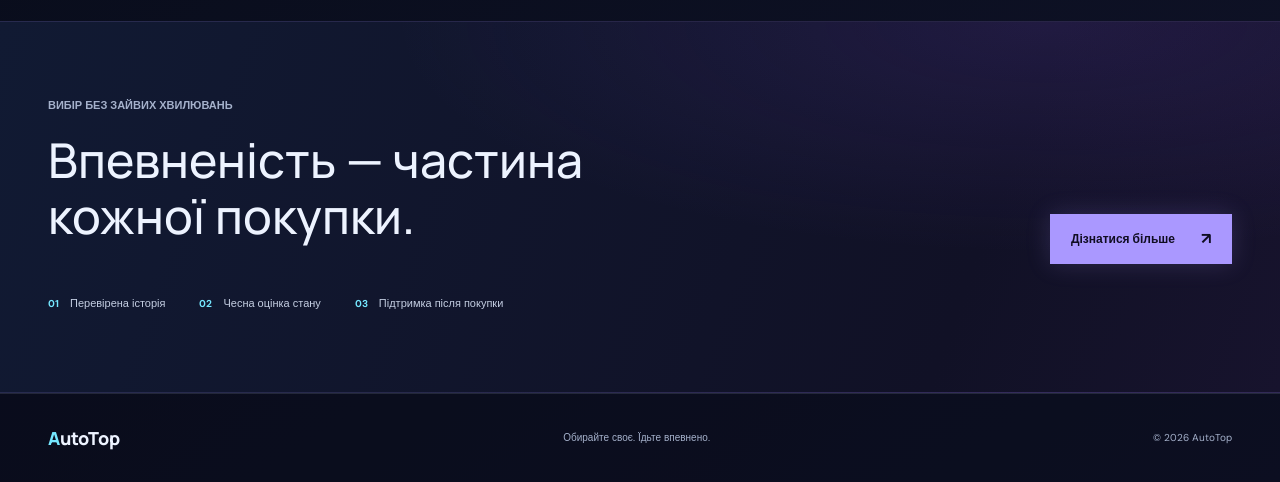
==== commit ee43fba4: "Update design" ====
--- a/index.html
+++ b/index.html
@@ -3,9 +3,9 @@
 <head>
 	<meta charset="UTF-8">
 	<meta name="viewport" content="width=device-width, initial-scale=1.0">
-	<meta name="theme-color" content="#171b18">
-	<meta name="description" content="AutoTop — автомобілі з перевіреною історією, прозорими умовами та турботою після покупки.">
-	<title>AutoTop — авто з характером</title>
+	<meta name="theme-color" content="#090d1c">
+	<meta name="description" content="AutoTop — перевірені автомобілі, чесний підбір і впевненість у кожній поїздці.">
+	<title>AutoTop — авто для ваших маршрутів</title>
 	<link rel="preconnect" href="https://fonts.googleapis.com">
 	<link rel="preconnect" href="https://fonts.gstatic.com" crossorigin>
 	<link href="https://fonts.googleapis.com/css2?family=DM+Sans:wght@400;500;600;700&family=Manrope:wght@400;500;600;700;800&display=swap" rel="stylesheet">
@@ -28,18 +28,18 @@
 	<main>
 		<section class="hero container">
 			<div class="hero-copy">
-				<p class="eyebrow"><span class="eyebrow-dot"></span> Топовий Автосалон · з 2026 року</p>
-				<h1>Ваша наступна історія <span>починається тут.</span></h1>
-				<p class="hero-description">Добираємо автомобілі, на які можна покластися. Перевірена історія, чесна ціна та жодних несподіванок після покупки.</p>
+				<p class="eyebrow"><span class="eyebrow-dot"></span> Автомобілі з характером · AutoTop</p>
+				<h1>Ваша наступна поїздка <span>починається тут.</span></h1>
+				<p class="hero-description">Знаходимо автомобілі, у яких поєдналися характер, надійність і чесна ціна. Допоможемо обрати без зайвого клопоту.</p>
 				<div class="hero-actions">
-					<a class="button button-dark" href="cars.html">Обрати автомобіль <span aria-hidden="true">↗</span></a>
-					<a class="text-link" href="contact.html">Контакти <span aria-hidden="true">→</span></a>
+					<a class="button button-dark" href="cars.html">Переглянути авто <span aria-hidden="true">↗</span></a>
+					<a class="text-link" href="contact.html">Графік роботи <span aria-hidden="true">→</span></a>
 				</div>
-				<div class="hero-note"><span class="note-mark">✓</span><span><strong>Кожне авто перевірене</strong><br>Історія та стан — відкрито до покупки</span></div>
+				<div class="hero-note"><span class="note-mark">✓</span><span><strong>Перевірені автомобілі</strong><br>Відкрита інформація про історію та стан</span></div>
 			</div>
 			<div class="hero-visual">
 				<img src="https://images.unsplash.com/photo-1492144534655-ae79c964c9d7?auto=format&fit=crop&w=1500&q=85" alt="Сучасний спортивний автомобіль на дорозі" fetchpriority="high">
-				<div class="image-caption"><span>Підібрано з характером</span><span>01 / 03</span></div>
+				<div class="image-caption"><span>Підібрано для ваших маршрутів</span><span>Вибір AutoTop</span></div>
 				<span class="hero-stamp" aria-hidden="true">A<br><span>—</span><br>T</span>
 			</div>
 		</section>
@@ -47,15 +47,15 @@
 		<section class="trust-strip" aria-label="Наші переваги">
 			<div class="container trust-grid">
 				<div><strong>12<span>+</span></strong><span>років на ринку</span></div>
-				<div><strong>1 400<span>+</span></strong><span>авто знайшли власників</span></div>
-				<div><strong>100<span>%</span></strong><span>прозора історія</span></div>
-				<p>Не просто продаємо авто.<br><span>Допомагаємо обрати своє.</span></p>
+				<div><strong>1 400<span>+</span></strong><span>автомобілів знайшли власників</span></div>
+				<div><strong>100<span>%</span></strong><span>прозора історія авто</span></div>
+				<p>Не просто продаємо автомобілі.<br><span>Допомагаємо знайти своє.</span></p>
 			</div>
 		</section>
 
 		<section class="section container featured-section">
 			<div class="section-heading">
-				<div><p class="eyebrow">Вибір команди</p><h2>Зверніть увагу</h2></div>
+				<div><p class="eyebrow">Вибір команди</p><h2>Авто, варті уваги</h2></div>
 				<a class="text-link" href="cars.html">Усі автомобілі <span aria-hidden="true">→</span></a>
 			</div>
 			<div class="car-grid featured-grid">
@@ -75,10 +75,10 @@
 		</section>
 
 		<section class="promise-band">
-			<div class="container promise-content"><p class="eyebrow">Купівля без зайвих питань</p><h2>Впевненість — це теж частина комплектації.</h2><div class="promise-points"><span><b>01</b> Перевірена історія</span><span><b>02</b> Чесний технічний стан</span><span><b>03</b> Підтримка після покупки</span></div><a class="button button-light" href="contact.html">Поговорімо про ваше авто <span aria-hidden="true">↗</span></a></div>
+			<div class="container promise-content"><p class="eyebrow">Вибір без зайвих хвилювань</p><h2>Впевненість — частина кожної покупки.</h2><div class="promise-points"><span><b>01</b> Перевірена історія</span><span><b>02</b> Чесна оцінка стану</span><span><b>03</b> Підтримка після покупки</span></div><a class="button button-light" href="contact.html">Дізнатися більше <span aria-hidden="true">↗</span></a></div>
 		</section>
 	</main>
 
-	<footer class="site-footer"><div class="container footer-inner"><a class="wordmark" href="index.html">AutoTop</a><p>Авто з характером. Вибір із впевненістю.</p><span>© 2026 AutoTop</span></div></footer>
+	<footer class="site-footer"><div class="container footer-inner"><a class="wordmark" href="index.html">AutoTop</a><p>Обирайте своє. Їдьте впевнено.</p><span>© 2026 AutoTop</span></div></footer>
 </body>
 </html>
--- a/style.css
+++ b/style.css
@@ -1,68 +1,71 @@
 :root {
-	 color-scheme: dark;
-		--paper: #171b18;
-		--white: #242a25;
-		--ink: #eef1e9;
-		--muted: #a6aea3;
-		--line: #394139;
-	--accent: #d3fa63;
+	color-scheme: dark;
+	--paper: #090d1c;
+	--white: #121a30;
+	--ink: #edf3ff;
+	--muted: #a5b1cb;
+	--line: #2a3552;
+	--accent: #75e7ff;
+	--accent-secondary: #aa98ff;
 	--serif: "Manrope", sans-serif;
 	--sans: "DM Sans", sans-serif;
 }
 
 * { box-sizing: border-box; }
 html { scroll-behavior: smooth; }
-body { margin: 0; background: linear-gradient(135deg, #1b201c 0%, var(--paper) 52%, #1c211d 100%); color: var(--ink); font-family: var(--sans); -webkit-font-smoothing: antialiased; }
+body { margin: 0; background: radial-gradient(ellipse at 12% 8%, rgba(75, 95, 183, .2), transparent 31%), radial-gradient(ellipse at 88% 30%, rgba(89, 48, 153, .15), transparent 29%), linear-gradient(145deg, #0d1429 0%, var(--paper) 52%, #101329 100%); color: var(--ink); font-family: var(--sans); -webkit-font-smoothing: antialiased; }
 img { display: block; width: 100%; }
 a { color: inherit; text-decoration: none; }
 button, input, select { font: inherit; }
 .container { width: min(1240px, calc(100% - 96px)); margin-inline: auto; }
 
-.site-header { position: relative; z-index: 5; border-bottom: 1px solid rgba(238, 241, 233, .12); }
+.site-header { position: relative; z-index: 5; border-bottom: 1px solid rgba(165, 177, 203, .16); background: rgba(9, 13, 28, .55); }
 .header-inner { min-height: 82px; display: flex; align-items: center; justify-content: space-between; gap: 32px; }
-.wordmark { font: 800 23px/1 var(--serif); letter-spacing: 0; }
+.wordmark { color: var(--ink); font: 800 23px/1 var(--serif); letter-spacing: 0; }
+.wordmark::first-letter { color: var(--accent); }
 .primary-nav { position: absolute; left: 50%; display: flex; align-items: center; gap: 38px; transform: translateX(-50%); }
 .primary-nav a { font-size: 13px; font-weight: 600; }
 .primary-nav a { color: var(--muted); transition: color .2s ease; }
-.primary-nav a:hover, .primary-nav a.is-current { color: var(--ink); }
-.primary-nav a.is-current { text-decoration: underline; text-decoration-color: var(--accent); text-decoration-thickness: 2px; text-underline-offset: 8px; }
+.primary-nav a:hover, .primary-nav a.is-current { color: var(--accent); }
+.primary-nav a.is-current { text-decoration: underline; text-decoration-color: var(--accent-secondary); text-decoration-thickness: 2px; text-underline-offset: 8px; }
 .menu-checkbox, .menu-toggle { display: none; }
 .visually-hidden { position: absolute; width: 1px; height: 1px; overflow: hidden; clip: rect(0, 0, 0, 0); white-space: nowrap; }
 
 .hero { display: grid; grid-template-columns: .88fr 1.12fr; min-height: 590px; padding-top: 36px; padding-bottom: 44px; gap: 36px; align-items: stretch; }
 .hero-copy { display: flex; flex-direction: column; align-items: flex-start; justify-content: center; padding: 30px 0 36px; }
 .eyebrow { margin: 0 0 20px; color: var(--muted); font-size: 11px; font-weight: 700; letter-spacing: 0; text-transform: uppercase; }
-.eyebrow-dot { display: inline-block; width: 7px; height: 7px; margin-right: 8px; border-radius: 50%; background: #afd83d; vertical-align: 1px; }
+.eyebrow-dot { display: inline-block; width: 7px; height: 7px; margin-right: 8px; border-radius: 50%; background: var(--accent); box-shadow: 0 0 12px rgba(117, 231, 255, .8); vertical-align: 1px; }
 h1, h2, h3, p { margin-top: 0; }
 h1, h2, h3 { font-family: var(--serif); }
 .hero h1 { max-width: 540px; margin: 0; font-size: clamp(42px, 5vw, 67px); line-height: 1.08; font-weight: 600; letter-spacing: 0; }
-.hero h1 span, .page-intro h1 span { color: #a6aea3; }
-.hero-description { max-width: 430px; margin: 23px 0 28px; color: #b6beb3; font-size: 15px; line-height: 1.75; }
+.hero h1 span, .page-intro h1 span { color: var(--accent-secondary); }
+.hero-description { max-width: 430px; margin: 23px 0 28px; color: #c0cbe0; font-size: 15px; line-height: 1.75; }
 .hero-actions { display: flex; align-items: center; gap: 26px; }
 .button { min-height: 50px; display: inline-flex; justify-content: center; align-items: center; gap: 26px; padding: 0 21px; border: 0; font-size: 12px; font-weight: 700; transition: transform .2s ease, background .2s ease; }
 .button:hover { transform: translateY(-2px); }
-.button-dark { background: var(--accent); color: #1b2018; }
-.button-dark:hover { background: #c4eb56; }
-.button-light { background: var(--accent); color: #1b2018; }
+.button-dark { background: var(--accent); color: #071522; box-shadow: 0 0 24px rgba(117, 231, 255, .16); }
+.button-dark:hover { background: #a1f0ff; box-shadow: 0 0 30px rgba(117, 231, 255, .28); }
+.button-light { background: var(--accent-secondary); color: #100d22; box-shadow: 0 0 24px rgba(170, 152, 255, .18); }
+.button-light:hover { background: #c0b4ff; }
 .text-link { display: inline-flex; align-items: center; gap: 12px; font-size: 12px; font-weight: 700; }
 .text-link span, .button span { font-size: 16px; }
 .hero-note { display: flex; align-items: center; gap: 11px; margin-top: 51px; color: var(--muted); font-size: 11px; line-height: 1.7; }
 .hero-note strong { color: var(--ink); font-size: 12px; }
-.note-mark { width: 31px; height: 31px; display: grid; place-items: center; border: 1px solid #536640; border-radius: 50%; color: var(--accent); font-weight: 700; }
-.hero-visual { position: relative; min-height: 500px; overflow: hidden; background: #29302a; }
+.note-mark { width: 31px; height: 31px; display: grid; place-items: center; border: 1px solid rgba(117, 231, 255, .45); border-radius: 50%; color: var(--accent); font-weight: 700; box-shadow: 0 0 18px rgba(117, 231, 255, .12); }
+.hero-visual { position: relative; min-height: 500px; overflow: hidden; background: #18213a; box-shadow: 0 20px 70px rgba(2, 5, 17, .4); }
 .hero-visual > img { height: 100%; position: absolute; inset: 0; object-fit: cover; }
 .image-caption { position: absolute; right: 18px; bottom: 18px; left: 18px; display: flex; justify-content: space-between; padding-top: 13px; border-top: 1px solid rgba(255,255,255,.6); color: white; font-size: 10px; font-weight: 600; text-shadow: 0 1px 8px #0008; }
-.hero-stamp { position: absolute; top: 20px; right: 20px; width: 58px; height: 58px; display: grid; place-content: center; border-radius: 50%; background: var(--accent); color: #080a08; text-align: center; font: 700 12px/1.1 var(--serif); }
+.hero-stamp { position: absolute; top: 20px; right: 20px; width: 58px; height: 58px; display: grid; place-content: center; border: 1px solid rgba(255, 255, 255, .35); border-radius: 50%; background: rgba(14, 20, 42, .72); color: var(--accent); text-align: center; font: 700 12px/1.1 var(--serif); backdrop-filter: blur(12px); }
 .hero-stamp span { font-size: 10px; }
 
-.trust-strip { background: #222923; }
+.trust-strip { border-block: 1px solid rgba(165, 177, 203, .1); background: linear-gradient(100deg, rgba(22, 32, 58, .96), rgba(18, 25, 48, .96) 55%, rgba(32, 26, 61, .92)); }
 .trust-grid { min-height: 134px; display: grid; grid-template-columns: repeat(3, 1fr) 1.3fr; align-items: center; gap: 24px; }
 .trust-grid > div { display: flex; flex-direction: column; gap: 4px; }
 .trust-grid strong { font: 700 28px/1 var(--serif); }
 .trust-grid strong span { color: var(--accent); }
 .trust-grid > div > span { color: var(--muted); font-size: 11px; }
 .trust-grid > p { margin: 0; justify-self: end; font: 600 15px/1.5 var(--serif); }
-.trust-grid > p span { color: var(--muted); }
+.trust-grid > p span { color: var(--accent-secondary); }
 
 .section { padding-top: 94px; padding-bottom: 100px; }
 .section-heading { display: flex; align-items: end; justify-content: space-between; margin-bottom: 29px; }
@@ -70,27 +73,28 @@
 .section-heading h2 { margin: 0; font-size: 34px; font-weight: 600; letter-spacing: 0; }
 .section-heading > .text-link { margin-bottom: 5px; }
 .car-grid { display: grid; grid-template-columns: repeat(3, minmax(0, 1fr)); gap: 28px 22px; }
-.car-card { min-width: 0; }
-.car-image { position: relative; display: block; aspect-ratio: 1.47 / 1; overflow: hidden; background: #29302a; }
+.car-card { min-width: 0; overflow: hidden; border: 1px solid rgba(165, 177, 203, .15); background: linear-gradient(145deg, rgba(20, 30, 54, .9), rgba(13, 19, 37, .94)); box-shadow: 0 14px 38px rgba(2, 5, 17, .2); transition: border-color .25s ease, transform .25s ease, box-shadow .25s ease; }
+.car-card:hover { transform: translateY(-4px); border-color: rgba(117, 231, 255, .38); box-shadow: 0 20px 48px rgba(2, 5, 17, .35), 0 0 28px rgba(117, 231, 255, .06); }
+.car-image { position: relative; display: block; aspect-ratio: 1.47 / 1; overflow: hidden; background: #18213a; }
 .car-image img { height: 100%; object-fit: cover; transition: transform .5s ease; }
 .car-image:hover img { transform: scale(1.035); }
-.car-tag { position: absolute; top: 13px; left: 13px; padding: 8px 10px; background: var(--accent); color: var(--ink); font-size: 9px; font-weight: 700; }
-.car-tag-light { background: rgba(31, 37, 32, .94); color: var(--ink); }
-.car-info { padding-top: 15px; }
+.car-tag { position: absolute; top: 13px; left: 13px; padding: 8px 10px; background: var(--accent); color: #071522; font-size: 9px; font-weight: 700; }
+.car-tag-light { background: rgba(17, 26, 48, .94); color: var(--ink); }
+.car-info { padding: 15px 16px 18px; }
 .car-title-line { display: flex; align-items: baseline; justify-content: space-between; gap: 8px; }
 .car-title-line h2, .car-title-line h3 { overflow: hidden; margin: 0; font: 700 15px/1.4 var(--serif); text-overflow: ellipsis; white-space: nowrap; }
 .car-title-line > span { flex: 0 0 auto; color: var(--muted); font-size: 11px; }
-.car-info > p { margin: 7px 0 14px; color: #a6aea3; font-size: 10px; }
+.car-info > p { margin: 7px 0 14px; color: var(--muted); font-size: 10px; }
 .car-bottom { display: flex; align-items: center; justify-content: space-between; padding-top: 12px; border-top: 1px solid var(--line); }
 .car-bottom strong { font: 700 16px var(--serif); }
 .car-bottom a { font-size: 10px; font-weight: 700; }
 .car-bottom a span { padding-left: 5px; font-size: 14px; }
 
-.promise-band { padding: 76px 0 82px; background: #101411; color: var(--ink); }
+.promise-band { padding: 76px 0 82px; border-block: 1px solid rgba(170, 152, 255, .14); background: radial-gradient(ellipse at 82% 0%, rgba(94, 62, 172, .2), transparent 44%), linear-gradient(110deg, #111a33, #111126 75%, #17132d); color: var(--ink); }
 .promise-content { display: grid; grid-template-columns: 1fr auto; align-items: end; gap: 20px 40px; }
 .promise-content .eyebrow { grid-column: 1 / -1; margin: 0; color: var(--muted); }
 .promise-content h2 { max-width: 630px; margin: 0; font-size: clamp(30px, 4vw, 48px); line-height: 1.16; font-weight: 500; }
-.promise-points { display: flex; grid-column: 1 / -1; flex-wrap: wrap; gap: 12px 34px; padding-top: 12px; color: #c4ccc1; font-size: 11px; }
+.promise-points { display: flex; grid-column: 1 / -1; flex-wrap: wrap; gap: 12px 34px; padding-top: 12px; color: #c4cee2; font-size: 11px; }
 .promise-points b { margin-right: 8px; color: var(--accent); font-size: 10px; }
 .promise-content .button { grid-column: 2; grid-row: 2 / span 2; }
 
@@ -105,14 +109,14 @@
 .catalog-section { padding-top: 20px; padding-bottom: 78px; }
 .catalog-toolbar { display: flex; justify-content: space-between; align-items: center; gap: 20px; margin-bottom: 25px; }
 .filter-group { display: flex; flex-wrap: wrap; gap: 7px; }
-.filter-button { min-height: 36px; display: inline-flex; align-items: center; padding: 0 15px; border: 1px solid var(--line); background: #202621; color: var(--muted); cursor: pointer; font-size: 10px; font-weight: 600; transition: .2s ease; }
-.filter-button:hover, #filter-all:checked ~ .catalog-toolbar label[for="filter-all"], #filter-sedan:checked ~ .catalog-toolbar label[for="filter-sedan"], #filter-suv:checked ~ .catalog-toolbar label[for="filter-suv"], #filter-electric:checked ~ .catalog-toolbar label[for="filter-electric"] { border-color: var(--accent); background: var(--accent); color: #1b2018; }
+.filter-button { min-height: 36px; display: inline-flex; align-items: center; padding: 0 15px; border: 1px solid var(--line); background: rgba(18, 26, 48, .82); color: var(--muted); cursor: pointer; font-size: 10px; font-weight: 600; transition: .2s ease; }
+.filter-button:hover, #filter-all:checked ~ .catalog-toolbar label[for="filter-all"], #filter-sedan:checked ~ .catalog-toolbar label[for="filter-sedan"], #filter-suv:checked ~ .catalog-toolbar label[for="filter-suv"], #filter-electric:checked ~ .catalog-toolbar label[for="filter-electric"] { border-color: var(--accent); background: var(--accent); color: #071522; }
 .filter-input { position: absolute; width: 1px; height: 1px; overflow: hidden; clip: rect(0, 0, 0, 0); white-space: nowrap; }
 #filter-all:focus-visible ~ .catalog-toolbar label[for="filter-all"],
 #filter-sedan:focus-visible ~ .catalog-toolbar label[for="filter-sedan"],
 #filter-suv:focus-visible ~ .catalog-toolbar label[for="filter-suv"],
-#filter-electric:focus-visible ~ .catalog-toolbar label[for="filter-electric"] { outline: 2px solid #91b62d; outline-offset: 3px; }
-.button:focus-visible, a:focus-visible, .menu-toggle:focus-visible, input:focus-visible, select:focus-visible { outline: 2px solid #91b62d; outline-offset: 3px; }
+#filter-electric:focus-visible ~ .catalog-toolbar label[for="filter-electric"] { outline: 2px solid var(--accent-secondary); outline-offset: 3px; }
+.button:focus-visible, a:focus-visible, .menu-toggle:focus-visible, input:focus-visible, select:focus-visible { outline: 2px solid var(--accent-secondary); outline-offset: 3px; }
 .catalog-note { color: var(--muted); font-size: 10px; }
 #filter-sedan:checked ~ .catalog-grid [data-category]:not([data-category="sedan"]),
 #filter-suv:checked ~ .catalog-grid [data-category]:not([data-category="suv"]),
@@ -128,24 +132,24 @@
 .contact-details { display: flex; flex-direction: column; gap: 31px; padding-top: 11px; }
 .contact-block { display: flex; flex-direction: column; align-items: flex-start; gap: 7px; }
 .contact-label { margin-bottom: 5px; color: var(--muted); font-size: 10px; font-weight: 700; text-transform: uppercase; }
-.contact-block > a:not(.contact-main), .contact-block > p:not(.contact-main) { margin: 0; color: #b2baaf; font-size: 12px; }
+.contact-block > a:not(.contact-main), .contact-block > p:not(.contact-main) { margin: 0; color: #c0cbe0; font-size: 12px; }
 .contact-block .contact-main { margin: 0; font: 600 18px/1.45 var(--serif); }
 .contact-block a.contact-main { transition: color .2s ease; }
 .contact-block a.contact-main:hover { color: var(--accent); }
 .hours-row { width: min(100%, 315px); display: flex; justify-content: space-between; gap: 20px; padding: 8px 0; border-bottom: 1px solid var(--line); color: var(--muted); font-size: 11px; }
 .hours-row strong { color: var(--ink); font-size: 11px; }
-.contact-form { padding: 32px; background: #222923; }
+.contact-form { padding: 32px; border: 1px solid rgba(170, 152, 255, .2); background: linear-gradient(145deg, rgba(24, 32, 58, .96), rgba(18, 20, 43, .96)); box-shadow: 0 18px 50px rgba(2, 5, 17, .22); }
 .contact-form .eyebrow { margin-bottom: 10px; }
 .contact-form h2 { max-width: 370px; margin: 0 0 23px; font-size: 25px; line-height: 1.3; font-weight: 600; }
-.contact-form > p:not(.eyebrow) { max-width: 400px; margin-bottom: 22px; color: #b2baaf; font-size: 12px; line-height: 1.7; }
+.contact-form > p:not(.eyebrow) { max-width: 400px; margin-bottom: 22px; color: #c0cbe0; font-size: 12px; line-height: 1.7; }
 .form-submit { width: 100%; margin: 0 0 18px; }
 .contact-form small { display: block; margin-top: 2px; color: var(--muted); font-size: 9px; line-height: 1.5; }
-.visit-band { padding: 55px 0; background: #101411; color: var(--ink); }
+.visit-band { padding: 55px 0; border-block: 1px solid rgba(117, 231, 255, .13); background: radial-gradient(ellipse at 10% 50%, rgba(51, 92, 153, .2), transparent 48%), linear-gradient(105deg, #101a32, #12152c 70%, #18142d); color: var(--ink); }
 .visit-content { display: flex; justify-content: space-between; align-items: center; gap: 30px; }
 .visit-content .eyebrow { margin-bottom: 12px; color: var(--muted); }
 .visit-content h2 { max-width: 560px; margin: 0; font-size: 30px; font-weight: 500; }
 
-.site-footer { border-top: 1px solid rgba(238,241,233,.12); }
+.site-footer { border-top: 1px solid rgba(165, 177, 203, .16); background: rgba(7, 10, 23, .45); }
 .footer-inner { min-height: 88px; display: flex; align-items: center; justify-content: space-between; gap: 18px; }
 .footer-inner .wordmark { font-size: 18px; }
 .footer-inner p, .footer-inner > span { margin: 0; color: var(--muted); font-size: 10px; }
@@ -174,7 +178,7 @@
 	.menu-toggle .visually-hidden { width: 1px; height: 1px; }
 	.menu-checkbox:checked + .menu-toggle span:first-child { transform: translateY(3px) rotate(45deg); }
 	.menu-checkbox:checked + .menu-toggle span:nth-child(2) { transform: translateY(-3px) rotate(-45deg); }
-	.menu-checkbox:focus-visible + .menu-toggle { outline: 2px solid #91b62d; outline-offset: 3px; }
+	.menu-checkbox:focus-visible + .menu-toggle { outline: 2px solid var(--accent-secondary); outline-offset: 3px; }
 	.primary-nav { position: absolute; top: 65px; right: 0; left: 0; display: none; flex-direction: column; align-items: stretch; gap: 0; padding: 8px 20px 17px; border-bottom: 1px solid var(--line); background: var(--paper); transform: none; }
 	.menu-checkbox:checked ~ .primary-nav { display: flex; }
 	.primary-nav a { padding: 13px 0; border-bottom: 1px solid var(--line); font-size: 13px; }
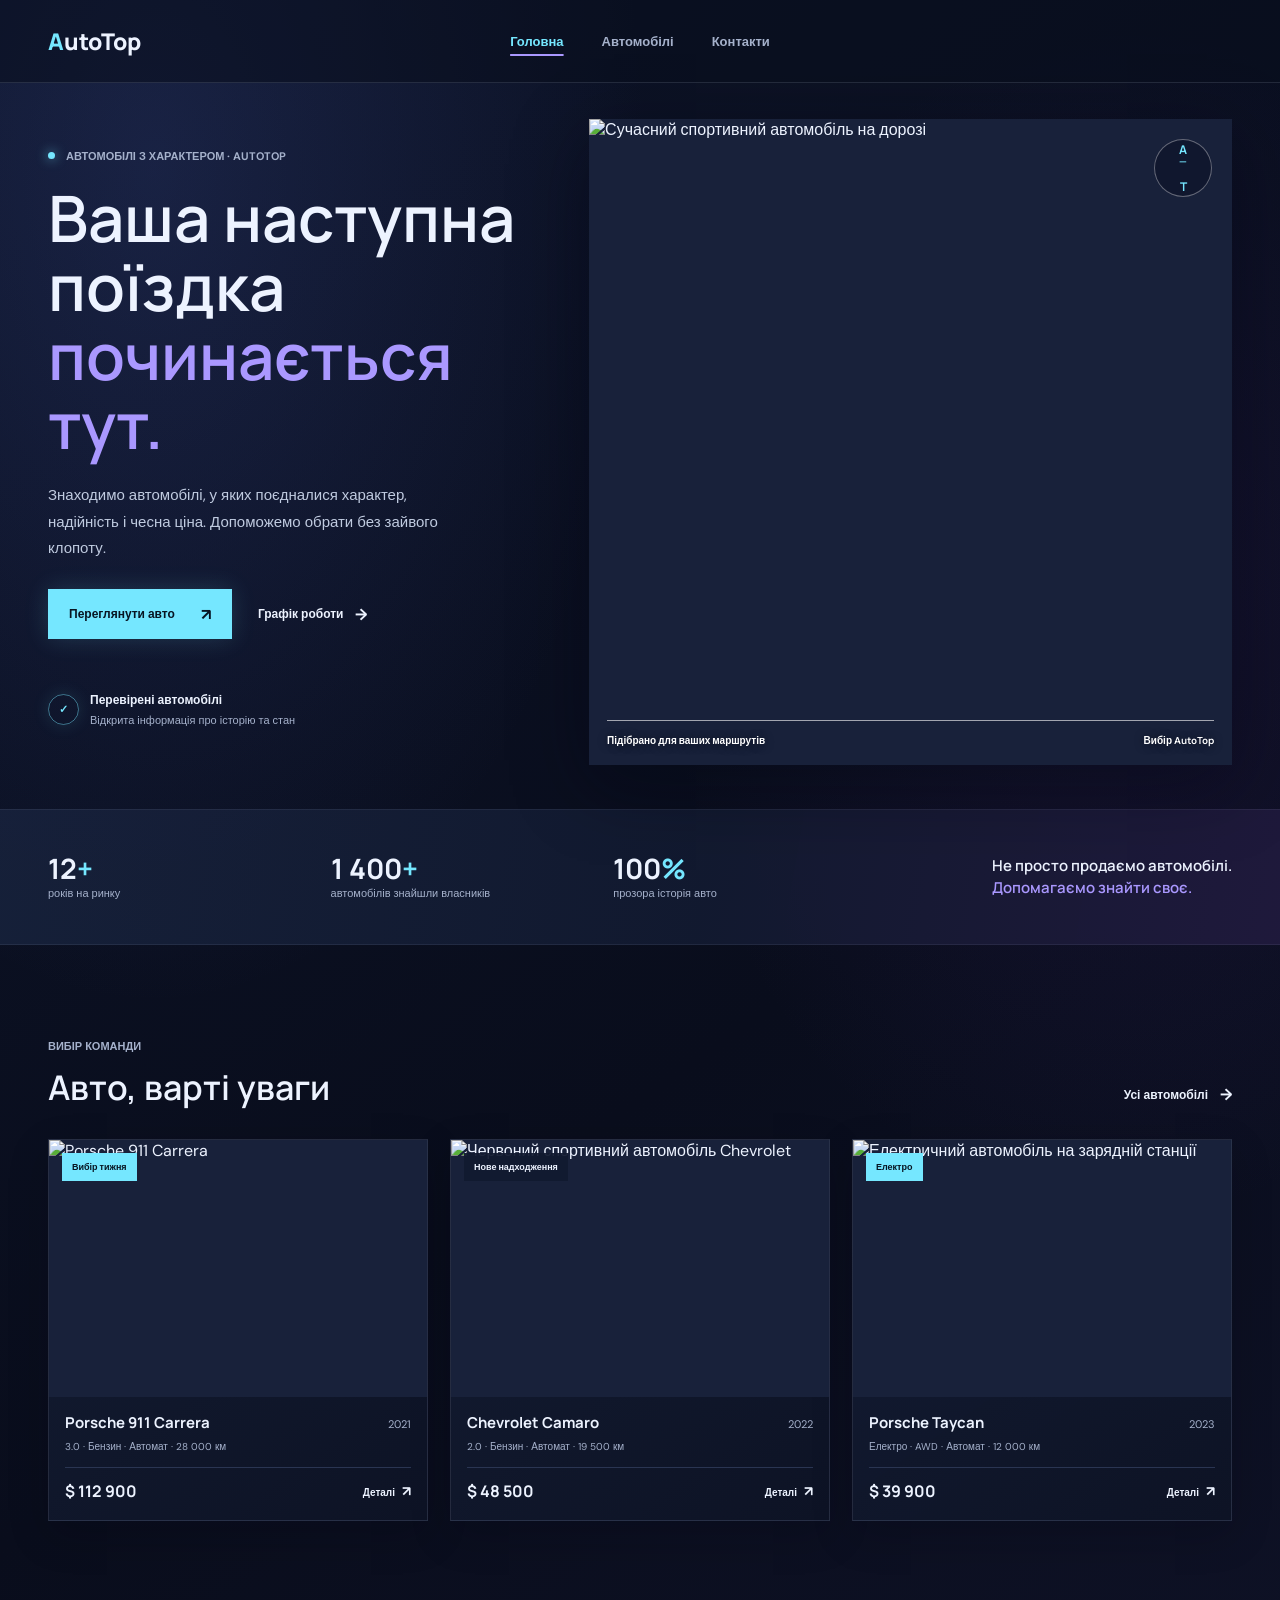
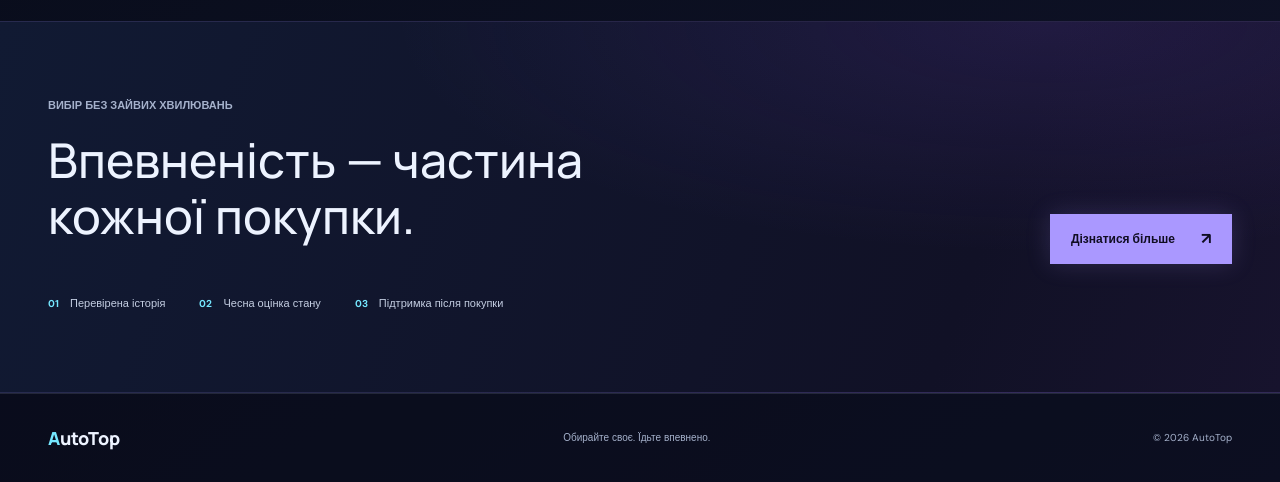
==== commit 2a7ee622: "Uodated names of auto" ====
--- a/index.html
+++ b/index.html
@@ -60,16 +60,16 @@
 			</div>
 			<div class="car-grid featured-grid">
 				<article class="car-card">
-					<a class="car-image" href="cars.html" aria-label="Переглянути каталог автомобілів"><img src="https://images.unsplash.com/photo-1503376780353-7e6692767b70?auto=format&fit=crop&w=1000&q=80" alt="Porsche 911 на міській вулиці" loading="lazy"><span class="car-tag">Вибір тижня</span></a>
+					<a class="car-image" href="cars.html" aria-label="Переглянути каталог автомобілів"><img src="https://images.unsplash.com/photo-1503376780353-7e6692767b70?auto=format&fit=crop&w=1000&q=80" alt="Porsche 911 Carrera" loading="lazy"><span class="car-tag">Вибір тижня</span></a>
 					<div class="car-info"><div class="car-title-line"><h3>Porsche 911 Carrera</h3><span>2021</span></div><p>3.0 · Бензин · Автомат · 28 000 км</p><div class="car-bottom"><strong>$ 112 900</strong><a href="cars.html" aria-label="Детальніше про Porsche 911 Carrera">Деталі <span aria-hidden="true">↗</span></a></div></div>
 				</article>
 				<article class="car-card">
 					<a class="car-image" href="cars.html" aria-label="Переглянути каталог автомобілів"><img src="https://images.unsplash.com/photo-1552519507-da3b142c6e3d?auto=format&fit=crop&w=1000&q=80" alt="Червоний спортивний автомобіль Chevrolet" loading="lazy"><span class="car-tag car-tag-light">Нове надходження</span></a>
-					<div class="car-info"><div class="car-title-line"><h3>Mercedes-Benz C 300</h3><span>2022</span></div><p>2.0 · Бензин · Автомат · 19 500 км</p><div class="car-bottom"><strong>$ 48 500</strong><a href="cars.html" aria-label="Детальніше про Mercedes-Benz C 300">Деталі <span aria-hidden="true">↗</span></a></div></div>
+					<div class="car-info"><div class="car-title-line"><h3>Chevrolet Camaro</h3><span>2022</span></div><p>2.0 · Бензин · Автомат · 19 500 км</p><div class="car-bottom"><strong>$ 48 500</strong><a href="cars.html" aria-label="Детальніше про Chevrolet Camaro">Деталі <span aria-hidden="true">↗</span></a></div></div>
 				</article>
 				<article class="car-card">
 					<a class="car-image" href="cars.html" aria-label="Переглянути каталог автомобілів"><img src="https://images.unsplash.com/photo-1617788138017-80ad40651399?auto=format&fit=crop&w=1000&q=80" alt="Електричний автомобіль на зарядній станції" loading="lazy"><span class="car-tag">Електро</span></a>
-					<div class="car-info"><div class="car-title-line"><h3>Tesla Model 3 Long Range</h3><span>2023</span></div><p>Електро · AWD · Автомат · 12 000 км</p><div class="car-bottom"><strong>$ 39 900</strong><a href="cars.html" aria-label="Детальніше про Tesla Model 3">Деталі <span aria-hidden="true">↗</span></a></div></div>
+					<div class="car-info"><div class="car-title-line"><h3>Porsche Taycan</h3><span>2023</span></div><p>Електро · AWD · Автомат · 12 000 км</p><div class="car-bottom"><strong>$ 39 900</strong><a href="cars.html" aria-label="Детальніше про Porsche Taycan">Деталі <span aria-hidden="true">↗</span></a></div></div>
 				</article>
 			</div>
 		</section>
